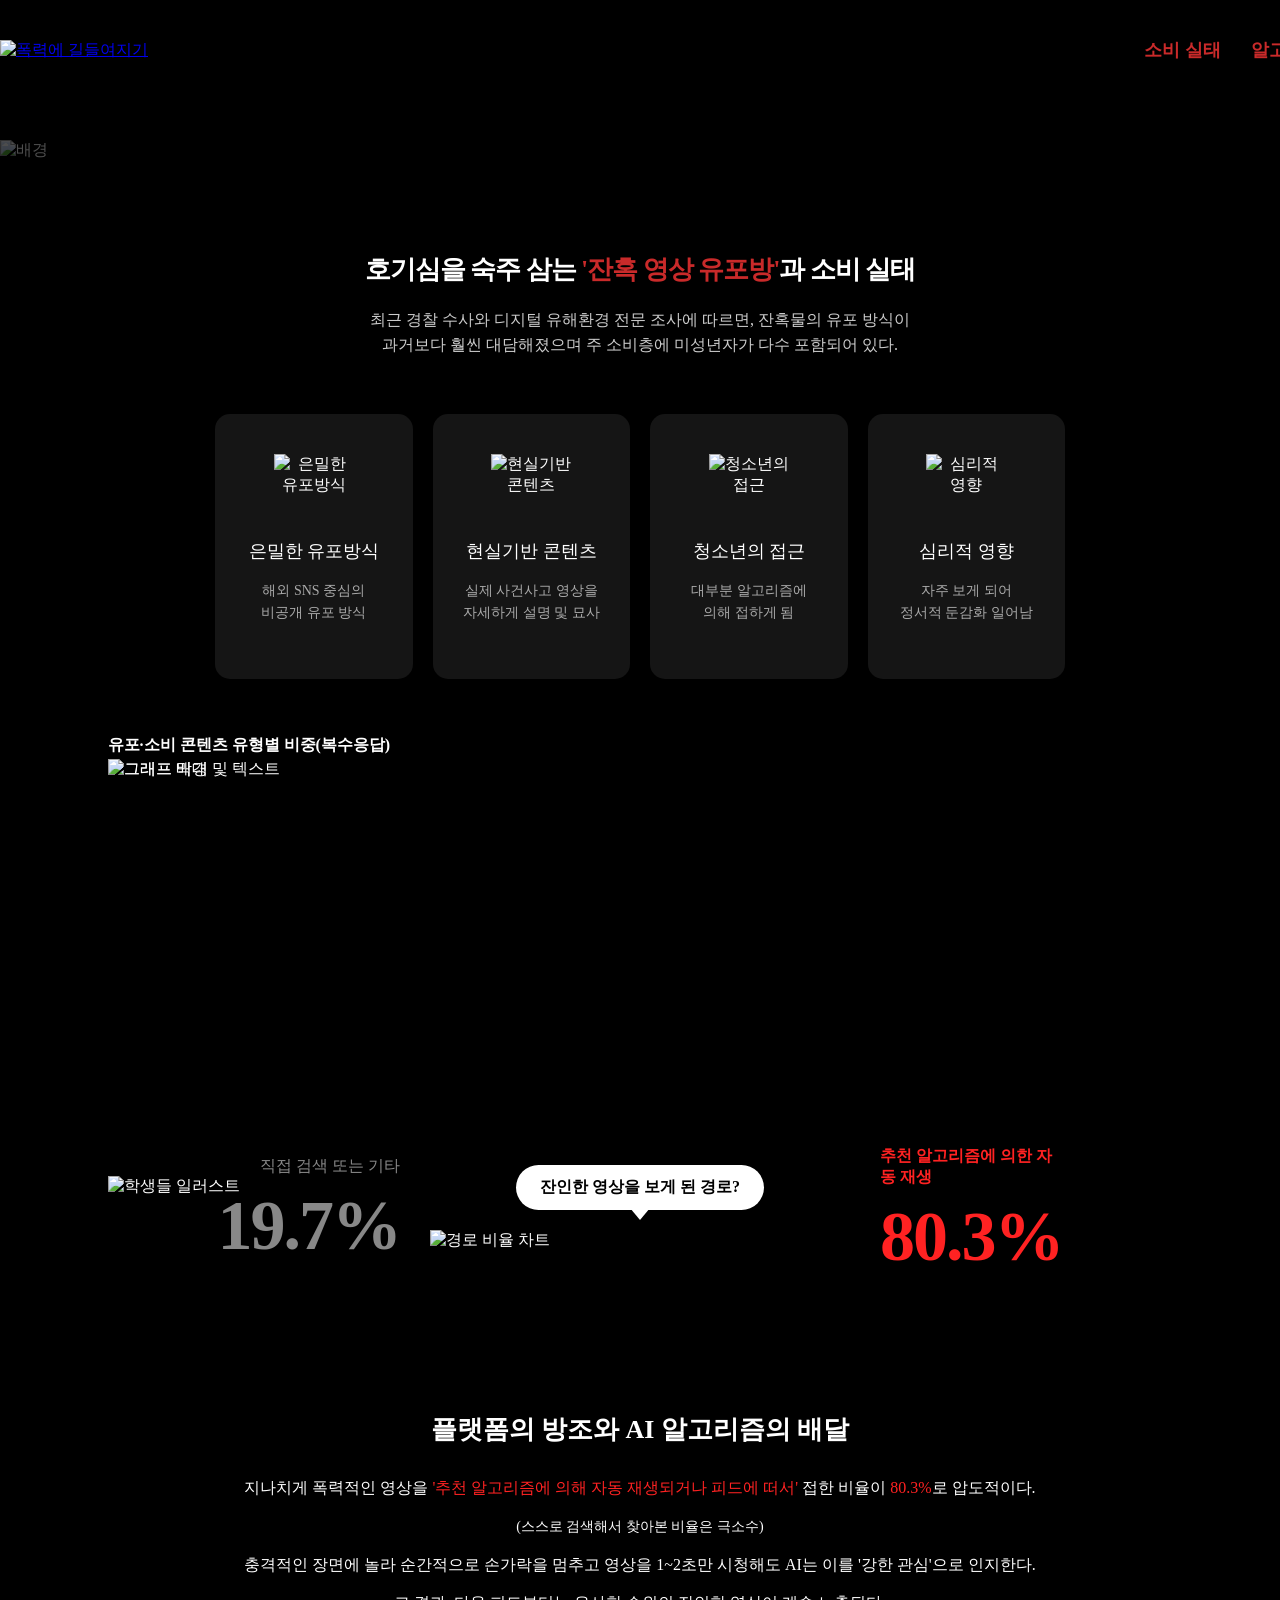
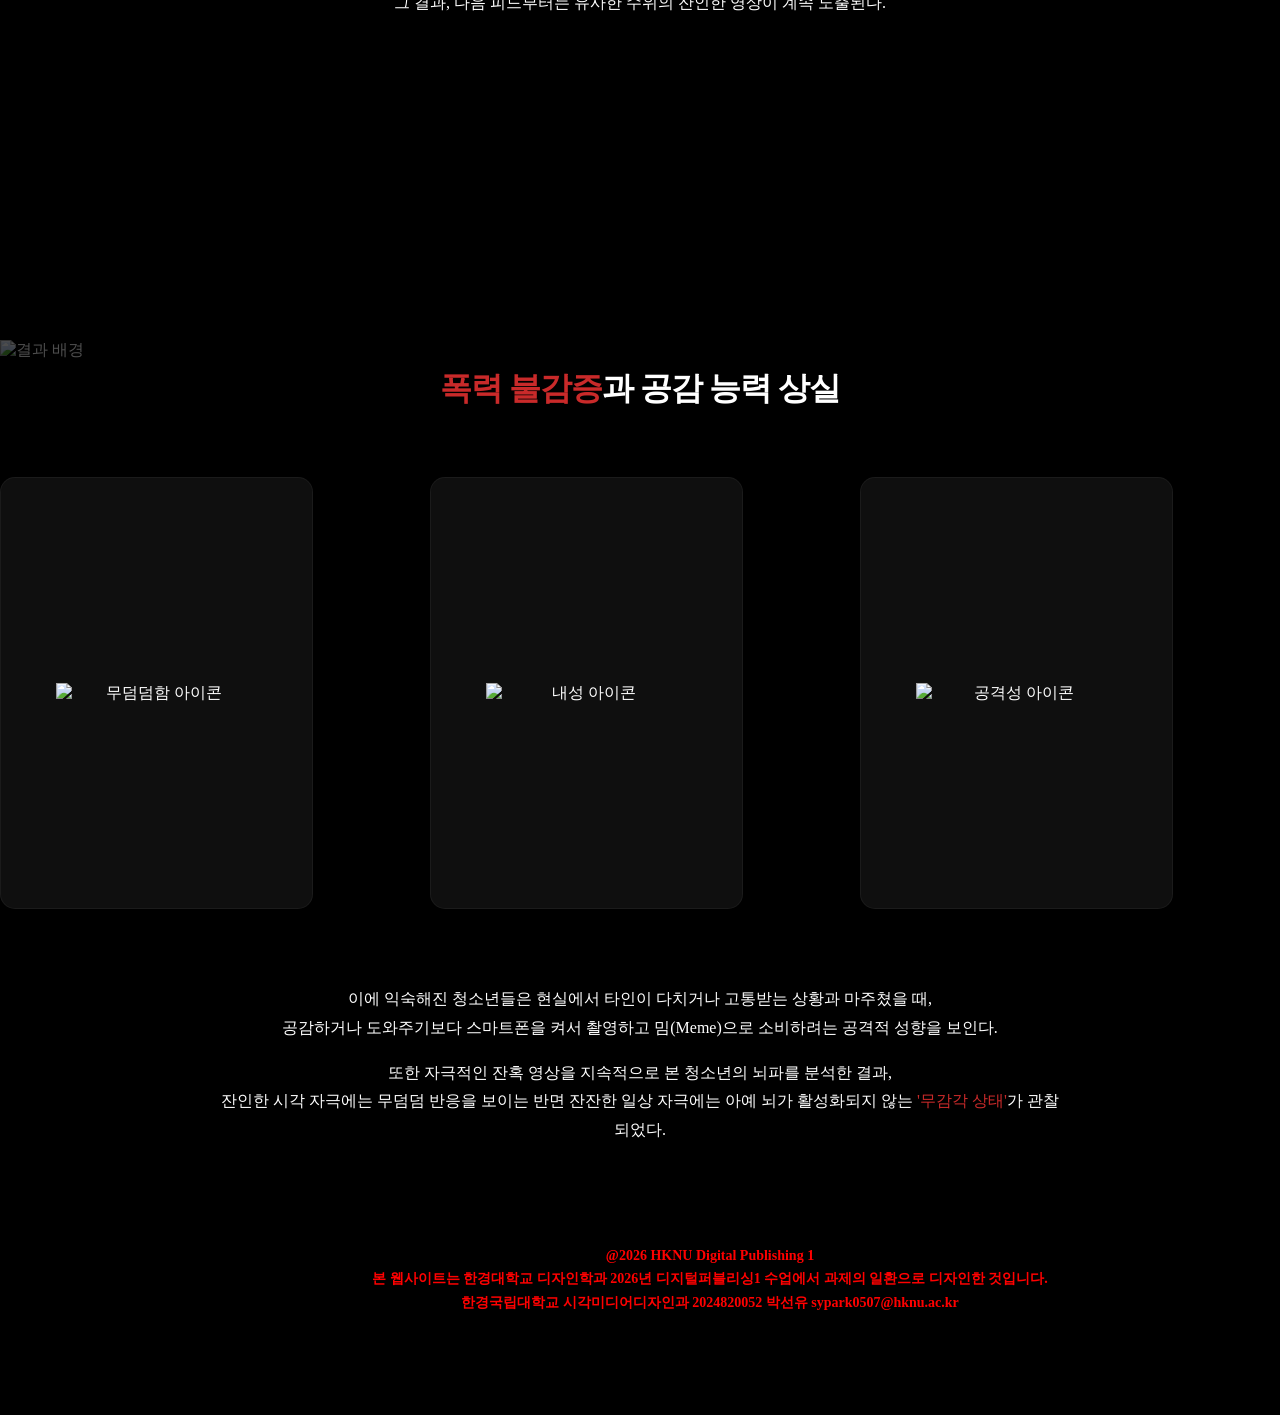
==== violence.html @ 701d1d29 "Add files via upload" ====
<!DOCTYPE html>
<html lang="en">

<head>
    <meta charset="UTF-8">
    <meta name="viewport" content="width=device-width, initial-scale=1.0, maximum-scale=1.0">
    <title>폭력 유해물</title>
    <meta name="description" content="청소년 미디어 폭력 노출 실태">
    <meta name="theme-color" content="#000000">
    <link rel="stylesheet" href="myStyle.css">
    <script src="myScript.js" defer></script>
    <link rel="shortcut icon" href="eyeFav.png" type="image/x-icon">
</head>

<body class="violence-page">
    <header>
        <div class="logo">
            <a href="main.html">
                <img src="img/logotype.png" alt="폭력에 길들여지기">
            </a>
        </div>
        <nav>
            <ul class="gnb">
                <li><a href="#consumption">소비 실태</a></li>
                <li><a href="#algorithm">알고리즘</a></li>
                <li><a href="#result">그 결과?</a></li>
            </ul>
        </nav>
    </header>
    <section id="consumption">
        <div class="consum-container">

            <img src="img/sub1-1.png" class="consum-bg-image" alt="배경">

            <div class="consum-content">

                <div class="intro-text">
                    <h2>호기심을 숙주 삼는 <span class="highlight">'잔혹 영상 유포방'</span>과 소비 실태</h2>
                    <p>최근 경찰 수사와 디지털 유해환경 전문 조사에 따르면, 잔혹물의 유포 방식이<br>과거보다 훨씬 대담해졌으며 주 소비층에 미성년자가 다수 포함되어 있다.</p>
                </div>

                <div class="info-cards">
                    <div class="card">
                        <img src="img/searchlock.png" alt="은밀한 유포방식" class="card-icon">
                        <h3>은밀한 유포방식</h3>
                        <p>해외 SNS 중심의<br>비공개 유포 방식</p>
                    </div>
                    <div class="card">
                        <img src="img/network.png" alt="현실기반 콘텐츠" class="card-icon">
                        <h3>현실기반 콘텐츠</h3>
                        <p>실제 사건사고 영상을<br>자세하게 설명 및 묘사</p>
                    </div>
                    <div class="card">
                        <img src="img/algorithm.png" alt="청소년의 접근" class="card-icon">
                        <h3>청소년의 접근</h3>
                        <p>대부분 알고리즘에<br>의해 접하게 됨</p>
                    </div>
                    <div class="card">
                        <img src="img/brain.png" alt="심리적 영향" class="card-icon">
                        <h3>심리적 영향</h3>
                        <p>자주 보게 되어<br>정서적 둔감화 일어남</p>
                    </div>
                </div>
                <div class="graph-area">
                    <h3>유포·소비 콘텐츠 유형별 비중(복수응답)</h3>

                    <div class="graph-wrapper">
                        <img src="img/stickBg.png" alt="그래프 배경 및 텍스트" class="graph-bg">
                        <img src="img/stickBar.png" alt="그래프 막대" class="graph-bars">
                    </div>
                </div>

            </div>
        </div>
    </section>

    <section id="algorithm">
        <div class="algo-container">
            <div class="algo-content">

                <div class="chart-area">
                    <div class="stat-left">
                        <p>직접 검색 또는 기타</p>
                        <h2>19.7%</h2>
                    </div>

                    <div class="chart-center">
                        <div class="speech-bubble">잔인한 영상을 보게 된 경로?</div>
                        <img src="img/goreGraph.png" alt="경로 비율 차트" class="donut-img">
                    </div>

                    <div class="stat-right">
                        <p class="blink">추천 알고리즘에 의한 자동 재생</p>
                        <h2 class="blink">80.3%</h2>
                    </div>
                </div>

                <div class="students-area">
                    <img src="img/studentVio.png" alt="학생들 일러스트" class="students-img">
                </div>

                <div class="algo-text">
                    <h3>플랫폼의 방조와 AI 알고리즘의 배달</h3>
                    <p>지나치게 폭력적인 영상을 <span class="highlight">'추천 알고리즘에 의해 자동 재생되거나 피드에 떠서'</span> 접한 비율이 <span
                            class="highlight">80.3%</span>로 압도적이다.</p>
                    <p><span class="sub-text">(스스로 검색해서 찾아본 비율은 극소수)</span></p>
                    <p>충격적인 장면에 놀라 순간적으로 손가락을 멈추고 영상을 1~2초만 시청해도 AI는 이를 '강한 관심'으로 인지한다.</p>
                    <p>그 결과, 다음 피드부터는 유사한 수위의 잔인한 영상이 계속 노출된다.</p>
                </div>

            </div>
        </div>
    </section>

    <section id="result">
        <div class="result-container">

            <img src="img/violence3bg.png" class="result-bg-image" alt="결과 배경">

            <div class="result-content">

                <div class="result-title">
                    <h2><span class="highlight">폭력 불감증</span>과 공감 능력 상실</h2>
                </div>


                <div class="result-cards">

                    <div class="result-card">
                        <img src="img/depressed.png" alt="무덤덤함 아이콘" class="card-icon-img">
                        <h3 class="card-title">현실의 무덤덤함 및 일상 집중력 저하</h3>
                        <h2 class="card-percent">38.2%</h2>
                        <p class="card-desc">폭력적 콘텐츠에 익숙해지면 현실의 감정에 무뎌지고 일상을 집중하기 어려워진다</p>
                    </div>

                    <div class="result-card">

                        <img src="img/metalBlock.png" alt="내성 아이콘" class="card-icon-img">
                        <h3 class="card-title">잔인한 장면에 대한 내성</h3>
                        <h2 class="card-percent">29.5%</h2>
                        <p class="card-desc">반복적인 폭력 노출은 잔인한 장면에 대한 거부감을 줄이고 내성을 키운다</p>
                    </div>

                    <div class="result-card">

                        <img src="img/aggressive.png" alt="공격성 아이콘" class="card-icon-img">
                        <h3 class="card-title">모방 심리 및 충동적 공격성 증가</h3>
                        <h2 class="card-percent">12.3%</h2>
                        <p class="card-desc">폭력 콘텐츠는 모방 심리를 자극하고 충동적 공격성 증가로 이어질 수 있다</p>
                    </div>

                </div>

                <div class="result-bottom-text">
                    <p>이에 익숙해진 청소년들은 현실에서 타인이 다치거나 고통받는 상황과 마주쳤을 때,<br>
                        공감하거나 도와주기보다 스마트폰을 켜서 촬영하고 밈(Meme)으로 소비하려는 공격적 성향을 보인다.</p>
                    <p>또한 자극적인 잔혹 영상을 지속적으로 본 청소년의 뇌파를 분석한 결과,<br>
                        잔인한 시각 자극에는 무덤덤 반응을 보이는 반면 잔잔한 일상 자극에는 아예 뇌가 활성화되지 않는 <span class="highlight">'무감각 상태'</span>가
                        관찰되었다.</p>
                </div>

            </div>
        </div>
    </section>

    <footer id="footer">
        <div class="footer-content">
            <p>@2026 HKNU Digital Publishing 1</p>
            <p>본 웹사이트는 한경대학교 디자인학과 2026년 디지털퍼블리싱1 수업에서 과제의 일환으로 디자인한 것입니다.</p>
            <p>한경국립대학교 시각미디어디자인과 2024820052 박선유 sypark0507@hknu.ac.kr</p>
        </div>
    </footer>

</body>

</html>
---- myStyle.css ----
@import url('https://fonts.googleapis.com/css2?family=Noto+Sans+KR:wght@300;500;700&display=swap');

html {
    scroll-behavior: smooth;
}

body {
    background-color: #000000;
    margin: 0;
    padding: 0;
}

#mainContainer {
    width: 1420px;
    height: 980px;
    margin: 0 auto;
    background-image: url('img/main2.png');
    background-size: cover;
    background-position: center;
    position: relative;

    display: grid;
    grid-template-columns: repeat(12, 1fr);
    gap: 10px;
    align-content: start;
}


header {
    position: sticky;
    top: 0;
    
    z-index: 9999;
    width: 1420px;
    height: 100px;
    margin: 0 auto;
    display: grid;
    grid-template-columns: repeat(12, 1fr);
    gap: 10px;
    align-items: center;
    background-color: #000;
}


header .logo {
    grid-column: 1 / 4;
}

header nav {
    grid-column: 10 / 13;
}

header .gnb {
    display: flex;
    justify-content: flex-end;
    gap: 30px;
    list-style: none;
    margin: 0;
    padding: 0;
}


header .gnb a {
    text-decoration: none;
    color: #c92a2a;
    font-weight: 800;
    font-size: 18px;
}




main {
    grid-column: 5 / 9;
    margin-top: 120px;
    justify-content: center;
    position: relative;
    z-index: 10;
    display: flex;
    pointer-events: none;
}

.warning-box {
    width: 100%;
    text-align: center;
    margin-top: 70px
}

.warning-box h2 {
    color: #ffffff;
    font-size: 16px;
    font-weight: 600;
}

.warning-box p {
    color: #ffffff;
    line-height: 1.6;
    font-size: 11px;
    font-weight: 600;
}


.button-group {
    position: absolute;
    top: 0;
    left: 0;
    width: 100%;
    height: 980px;
    display: grid;
    grid-template-columns: repeat(12, 1fr);
    z-index: 20;
    pointer-events: none
}

.btn {
    display: block;
    height: 100%;
    cursor: pointer;
}


.btn::before,
.btn::after {
    content: '';
    position: absolute;
    top: 0;
    left: 0;
    width: 100%;
    height: 100%;

    background-size: cover;
    background-position: center top;
    background-repeat: no-repeat;

    opacity: 0;
    transition: opacity 0.4s ease;
    
    pointer-events: none;
}
  


.btn::before {
    z-index: 4;
}

.btn::after {
    z-index: 5;
}


.button-group .btn:nth-child(1) {
    grid-column: 1 / 6;
    pointer-events: auto;
}


.button-group .btn:nth-child(1)::before {
    background-image: url('img/leftEye.png');
}

.button-group .btn:nth-child(1)::after {
    background-image: url('img/leftHand.png');
}



.button-group .btn:nth-child(2) {
    grid-column: 8 / 13;
    pointer-events: auto;
}


.button-group .btn:nth-child(2)::before {
    background-image: url('img/rightEye.png');
}

.button-group .btn:nth-child(2)::after {
    background-image: url('img/rightHand.png');
}


.button-group .btn:nth-child(1):hover::before,
.button-group .btn:nth-child(1):hover::after,
header:has(.gnb li:nth-child(1):hover)+#mainContainer .btn:nth-child(1)::before,
header:has(.gnb li:nth-child(1):hover)+#mainContainer .btn:nth-child(1)::after {
    opacity: 1;
}


.button-group .btn:nth-child(2):hover::before,
.button-group .btn:nth-child(2):hover::after,
header:has(.gnb li:nth-child(2):hover)+#mainContainer .btn:nth-child(2)::before,
header:has(.gnb li:nth-child(2):hover)+#mainContainer .btn:nth-child(2)::after {
    opacity: 1;
}


#footer {
    width: 1420px;
    padding: 50px 0;
    margin: 50px auto;
    text-align: center;
    
}

#footer p {
    padding: 3px 0;
    
    margin: 0;
    color: #ff0000;
    
    font-size: 14px;
    font-weight: 600;
}

@keyframes blink-effect {
    50% {
        opacity: 0;
    }
}

.blink {
    animation: blink-effect 1s step-end infinite;
}

section {
    scroll-margin-top: 60px;
    min-height: 80vh;
    display: flex;
    justify-content: center;
    align-items: center;
}

#consumption .back img {
    opacity: 0.1;
}


#consumption {
    width: 100%;
    background-color: #000;
    color: #fff;
    padding-bottom: 100px;
}


.consum-container {
    position: relative;
    width: 1420px;
    margin: 0 auto;
}


.consum-bg-image {
    position: absolute;
    top: 0;
    left: 0;
    width: 100%;
    height: 100%;
    object-fit: cover;
    z-index: 1;
    opacity: 0.3;
}


.consum-content {
    position: relative;
    z-index: 10;
    width: 100%;
    padding-top: 90px;
    display: grid;
    grid-template-columns: repeat(12, 1fr);
    gap: 10px;
    row-gap: 40px;
}


.consum-content .intro-text {
    grid-column: 4 / 10;
    grid-row: 1;
}

.consum-content .info-cards {
    grid-column: 3 / 11;
    grid-row: 2;
    display: flex;
    justify-content: space-between;
    gap: 20px;
}

.consum-content .graph-area {
    grid-column: 2 / 12;
    grid-row: 3;


}


.consum-content .graph-wrapper {
    position: relative;
    width: 100%;
}


.consum-content .graph-bg {
    width: 100%;
    display: block;
}


.consum-content .graph-bars {
    position: absolute;
    bottom: 0;
    left: 0;
    width: 100%;

    
    clip-path: inset(0 100% 0 0);
    
    animation: wipeRight 2s ease-out forwards;
}

/* 막대가 자라나는 애니메이션 키프레임 */
@keyframes wipeRight {
    0% {
        clip-path: inset(0 100% 0 0);
        
    }

    100% {
        clip-path: inset(0 0 0 0);
        
    }
}


.consum-content .intro-text h2 {
    font-size: 26px;
    font-weight: 700;
    margin-bottom: 20px;
    letter-spacing: -1px;
    text-align: center;
}

.consum-content .intro-text .highlight {
    color: #c92a2a;
}

.consum-content .intro-text p {
    font-size: 16px;
    line-height: 1.6;
    color: #cccccc;
    font-weight: 300;
    text-align: center;
}

.consum-content .card {
    background-color: rgba(25, 25, 25, 0.85);
    border-radius: 15px;
    padding: 40px 20px;
    flex: 1;
    display: flex;
    flex-direction: column;
    align-items: center;
    text-align: center;
}

.consum-content .card-icon {
    width: 80px;
    margin-bottom: 25px;
}

.consum-content .card h3 {
    font-size: 18px;
    margin-bottom: 3px;
    font-weight: 500;
}

.consum-content .card p {
    font-size: 14px;
    line-height: 1.6;
    color: #aaaaaa;
    font-weight: 300;
}

.consum-content .graph-area h3 {
    font-size: 16px;
    margin-bottom: 3px;
    font-weight: 700;
    text-align: left;
}

.consum-content .graph-img {
    width: 100%;
    display: block;
}

.algo-container {
    width: 1420px;
    margin: 0 auto;
    position: relative;
}

#algorithm {

    background-color: #000;
    color: #fff;
    padding: 150px 0;

}


.algo-content {
    display: grid;
    grid-template-columns: repeat(12, 1fr);
    gap: 10px;
    row-gap: 60px;
    width: 100%;
    display: grid;
    grid-template-columns: repeat(12, 1fr);
    gap: 10px;
    row-gap: 40px;
}


.chart-area {
    grid-column: 1 / 13;
    display: grid;
   
    grid-template-columns: repeat(12, 1fr);
    gap: 10px;
    align-items: center;
}

.stat-left {
    grid-column: 3 / 5;
    text-align: right;
    padding-right: 20px;
}


.chart-center {
    grid-column: 5 / 9;
    display: flex;
    flex-direction: column;
    align-items: center;
    position: relative;
}

.stat-right {
    grid-column: 9 / 11;
    text-align: left;
    padding-left: 20px;
    margin: 0;

}

.stat-left p {
    color: #888888;
    font-size: 16px;
    font-weight: 500;
    margin-bottom: 0px;
}

.stat-left h2 {
    color: #888888;
    font-size: 70px;
    font-weight: 700;
    letter-spacing: -2px;
    margin-top: 0;
    margin-bottom: 0;
    line-height: 1.4;
}

.stat-right p {
    color: #ff2222;
    font-size: 16px;
    font-weight: 700;
    margin-bottom: 0px;
}

.stat-right h2 {
    color: #ff2222;
    font-size: 70px;
    font-weight: 700;
    letter-spacing: -2px;
    margin-top: 0;
    margin-bottom: 0;
    line-height: 1.4;
}


.donut-img {
    width: 100%;
    display: block;
}



.speech-bubble {
    background-color: #ffffff;
    color: #000000;
    padding: 12px 24px;
    border-radius: 30px;
    font-weight: 700;
    font-size: 16px;
    position: relative;
    margin-bottom: 20px;

}


.speech-bubble::after {
    content: '';
    position: absolute;
    bottom: -10px;
    left: 50%;
    transform: translateX(-50%);
    border-width: 12px 10px 0;
    border-style: solid;
    border-color: #ffffff transparent transparent transparent;
}


.students-area {
    grid-column: 2 / 12;

    display: flex;
    justify-content: center;


    position: relative;
    z-index: 10;
    margin-top: -150px;

}

.students-img {
    width: 100%;
    display: block;
}


.algo-text {
    grid-column: 3 / 11;
    text-align: center;
    margin-top: 20px;
    margin-bottom: 100px;
}

.algo-text h3 {
    font-size: 26px;
    font-weight: 700;
    margin-bottom: 30px;
    color: #ffffff;
}

.algo-text p {
    font-size: 16px;
    line-height: 1.4;
    color: #ffffff;
    font-weight: 300;
}

.algo-text .highlight {
    color: #ff2222;

}

.algo-text .sub-text {
    font-size: 14px;
    color: #ffffff;
}


#result {
    width: 100%;
    background-color: #000;
    color: #fff;
    padding: 0 0;

}


.result-container {
    position: relative;
    width: 1420px;
    margin: 0 auto;
}

.result-bg-image {
    position: absolute;
    top: 0;
    left: 0;
    width: 100%;
    height: 100%;
    object-fit: cover;
    z-index: 1;
    opacity: 0.3;
}


.result-content {
    position: relative;
    z-index: 10;
    width: 100%;
    display: grid;
    grid-template-columns: repeat(12, 1fr);
    gap: 10px;
    row-gap: 40px;
}



.result-title {
    grid-column: 5/ 9;
    text-align: center;
}

.result-title h2 {
    font-size: 32px;
    font-weight: 700;
    letter-spacing: -1px;
}

.result-title .highlight {
    color: #c92a2a;
}


.result-cards {
    grid-column: 1 / 13;
    display: grid;
    grid-template-columns: repeat(12, 1fr);
    gap: 10px;

}


.result-cards>div:nth-child(1) {
    grid-column: 1 / 4;
}

.result-cards>div:nth-child(2) {
    grid-column: 5 / 8;
}

.result-cards>div:nth-child(3) {
    grid-column: 9 / 12;
}


.result-card {
    background: rgb(15, 15, 15);
    border: 1px solid rgba(255, 255, 255, 0.05);
    border-radius: 15px;
    padding: 40px 30px;
    display: flex;
    flex-direction: column;
    align-items: center;
    justify-content: center;
    text-align: center;
    height: 350px;
    transition: box-shadow 0.4s ease, border 0.4s ease;
    cursor: pointer;
}

.result-card.active {
    box-shadow: 0 15px 30px rgba(238, 18, 18, 0.15);
    border: 1px solid rgba(238, 18, 18, 0.4);
}


.result-card .card-icon-img {
    width: 200px;
    object-fit: contain;
    margin-bottom: 0;
    transition: all 0.4s cubic-bezier(0.25, 1, 0.5, 1);
}


.result-card.active .card-icon-img {
    width: 150px;
    margin-bottom: 15px;
}


.result-card .card-title,
.result-card .card-desc,
.result-card .card-percent {
    opacity: 0;
    max-height: 0;
    overflow: hidden;
    margin: 0;
    transform: translateY(20px);
    transition: all 0.4s cubic-bezier(0.25, 1, 0.5, 1);
    word-break: keep-all;
}


.result-card .card-title {
    font-size: 19px;
    font-weight: 700;
    line-height: 1.4;
    color: #ffffff;
}

.result-card .card-percent {
    color: #ee1212;
    font-size: 30pt;
    font-weight: 700;
}

.result-card .card-desc {
    font-size: 15px;
    line-height: 1.6;
    color: #aaaaaa;
    font-weight: 300;
}


.result-card.active .card-title,
.result-card.active .card-desc,
.result-card.active .card-percent {
    opacity: 1;
    max-height: 200px;
    transform: translateY(0);
}

.result-card.active .card-title {
    margin-bottom: 5px;
}

.result-card.active .card-percent {
    margin-bottom: 10px;
}


.result-bottom-text {
    grid-column: 3 / 11;
    text-align: center;
    margin-top: 20px;
}

.result-bottom-text p {
    font-size: 16px;
    line-height: 1.8;
    color: #ffffff;
    font-weight: 300;
    margin-bottom: 0px;
}

.result-bottom-text p:last-child {
    margin-bottom: 0;
}

.result-bottom-text .highlight {
    color: #c92a2a;
    font-weight: 500;
}


#consumption2 {
    width: 100%;
    background-color: #000;
    color: #fff;
    padding-bottom: 100px;

}

.slang-text {
    grid-column: 3 / 11;
    display: grid;
    gap: 10px;
    margin-top: 20px;
    text-align: center;
}


.slang-text h3 {
    grid-column: 4 / 10;
    font-size: 25px;
    font-weight: 700;
    margin-bottom: 10px;
    color: #ffffff;

}


.slang-text p {
    grid-column: 3 / 11;
    font-size: 16px;
    line-height: 1.6;
    color: #ffffff;
    font-weight: 300;
    margin-bottom: 30px;


}





.slang-text .highlight {
    color: #ff0000;
}

.slang-text .sub-text {
    font-size: 14px;
    color: #ffffff;
}

#slangTrap {
    width: 100%;
    background-color: #000;
    color: #fff;
    padding: 80px 0;
}


.trap-container {
    position: relative;
    width: 1420px;
    margin: 0 auto;
}

.trap-bg-image {
    position: absolute;
    top: 0;
    left: 0;
    width: 100%;
    height: 100%;
    object-fit: cover;
    z-index: 1;
    opacity: 0.3;
}

.trap-bottom-text {
    grid-column: 3 / 11;
    text-align: center;
    margin-top: 20px;
}

.trap-bottom-text p {
    font-size: 16px;
    line-height: 1.8;
    color: #ffffff;
    font-weight: 300;
    margin-bottom: 0px;
}

.trap-bottom-text p:last-child {
    margin-bottom: 0;
}

.trap-bottom-text .highlight {
    color: #c92a2a;
    font-weight: 500;
}


.trap-content {
    position: relative;
    z-index: 10;
    width: 100%;
    display: grid;
    grid-template-columns: repeat(12, 1fr);
    gap: 10px;
    row-gap: 60px;
}


.trap-title {
    grid-column: 4 / 10;
    text-align: center;
}

.trap-title h2 {
    font-size: 32px;
    font-weight: 700;
    letter-spacing: -1px;
}

.trap-title .highlight {
    color: #ff2222;
}


.trap-cards {
    grid-column: 1 / 13;
    display: grid;
    grid-template-columns: repeat(12, 1fr);
    gap: 10px;
}

.trap-cards>div:nth-child(1) {
    grid-column: 1 / 5;
}

.trap-cards>div:nth-child(2) {
    grid-column: 5 / 9;
}

.trap-cards>div:nth-child(3) {
    grid-column: 9 / 13;
}

.trap-card {
    background: linear-gradient(135deg, rgba(20, 20, 20, 0.9), rgba(10, 10, 10, 0.9));
    border: 1px solid rgba(255, 255, 255, 0.05);
    border-radius: 15px;
    padding: 40px 30px;
    display: flex;
    flex-direction: column;
    align-items: center;
    justify-content: center;
    text-align: center;
    height: 380px;
    transition: box-shadow 0.4s ease, border 0.4s ease;
}




.card-icon-img {
    width: 200px;
    object-fit: contain;
    margin-bottom: 0;
    transition: all 0.4s cubic-bezier(0.25, 1, 0.5, 1);
}


.card-title,
.card-desc {
    opacity: 0;
    max-height: 0;
    overflow: hidden;
    margin: 0;
    transform: translateY(20px);
    transition: all 0.4s cubic-bezier(0.25, 1, 0.5, 1);
    word-break: keep-all;
}

.card-title {
    font-size: 20px;
    font-weight: 700;
    line-height: 1.4;
    color: #ffffff;
}

.card-desc {
    font-size: 15px;
    line-height: 1.6;
    color: #ffffff;
    font-weight: 300;
}

.trap-card {
    cursor: pointer;
}


.trap-card.active {
    box-shadow: 0 15px 30px rgba(255, 34, 34, 0.15);
    border: 1px solid rgba(255, 34, 34, 0.4);
}


.trap-card.active .card-icon-img {
    width: 90px;
    margin-bottom: 20px;
}


.trap-card.active .card-title,
.trap-card.active .card-desc {
    opacity: 1;
    max-height: 200px;
    transform: translateY(0);
}

.trap-card.active .card-title {
    margin-bottom: 15px;
}

.dis-container {
    position: relative;
    width: 1420px;
    margin: 0 auto;
}


#distortion {
    width: 100%;
    background-color: #000;
    color: #fff;
    padding: 0 0;
}


.distortion-content {
    display: grid;
    grid-template-columns: repeat(12, 1fr);
    gap: 10px;
}

.distortion-header {
    grid-column: 1 / 13;
    text-align: center;
    margin-bottom: 60px;
}

.distortion-header h2 {
    font-size: 32px;
    font-weight: 700;
    margin-bottom: 30px;
    word-break: keep-all;
}


.distortion-header .highlight {
    color: #ff0000;
}



.distortion-flow {
    grid-column: 1 / 13;
    display: flex;
    justify-content: space-between;
    align-items: flex-start;
    width: 100%;
}


.flow-step {
    display: flex;
    flex-direction: column;
    align-items: center;
    text-align: center;
    width: 200px;
}


.step-icon {
    width: 140px;
    height: 140px;
    object-fit: contain;
    margin-bottom: 25px;
}

.flow-step h3 {
    font-size: 18px;
    font-weight: 700;
    color: #ffffff;
    margin: 0 0 10px 0;
    word-break: keep-all;
}

.flow-step p {
    font-size: 14px;
    line-height: 1.6;
    color: #ffffff;
    font-weight: 300;
    margin: 0;
    word-break: keep-all;
}


.flow-arrow {
    width: 50px;
    margin-top: 55px;
    flex-shrink: 0;
}


@keyframes reels-scroll {

    0% {
        opacity: 0.3;
    }

    15% {
        opacity: 0.35;
    }


    18% {
        opacity: 0.45;
    }

    25% {
        opacity: 0.3;
    }

    35% {
        opacity: 0.35;
    }


    38% {
        opacity: 0.5;
    }

    45% {
        opacity: 0.45;
    }

    55% {
        opacity: 0.5;
    }


    58% {
        opacity: 0.35;
    }

    62% {
        opacity: 0.45;
    }

    65% {
        opacity: 0.25;
    }


    70% {
        opacity: 0.3;
    }

    85% {
        opacity: 0.35;
    }


    95% {
        opacity: 0.4;
    }

    100% {
        opacity: 0.3;
    }
}

.dis-bottom-text {
    grid-column: 2 / 12;
    text-align: center;
    margin-top: 80px;
}

.dis-bottom-text p {
    font-size: 16px;
    line-height: 1.8;
    color: #ffffff;
    font-weight: 300;
    margin-bottom: 0px;
}

.dis-bottom-text p:last-child {
    margin-bottom: 0;
}

.dis-bottom-text .highlight {
    color: #c92a2a;
    font-weight: 500;
}


#mainContainer::before {
    content: '';
    position: absolute;
    top: 0;
    left: 0;
    width: 100%;
    height: 100%;

    background-image: url('img/phoneLight2.png');
    background-size: cover;
    background-position: center;

    pointer-events: none;
    z-index: 99999;


    animation: reels-scroll 4s infinite;


    mix-blend-mode: screen;
}
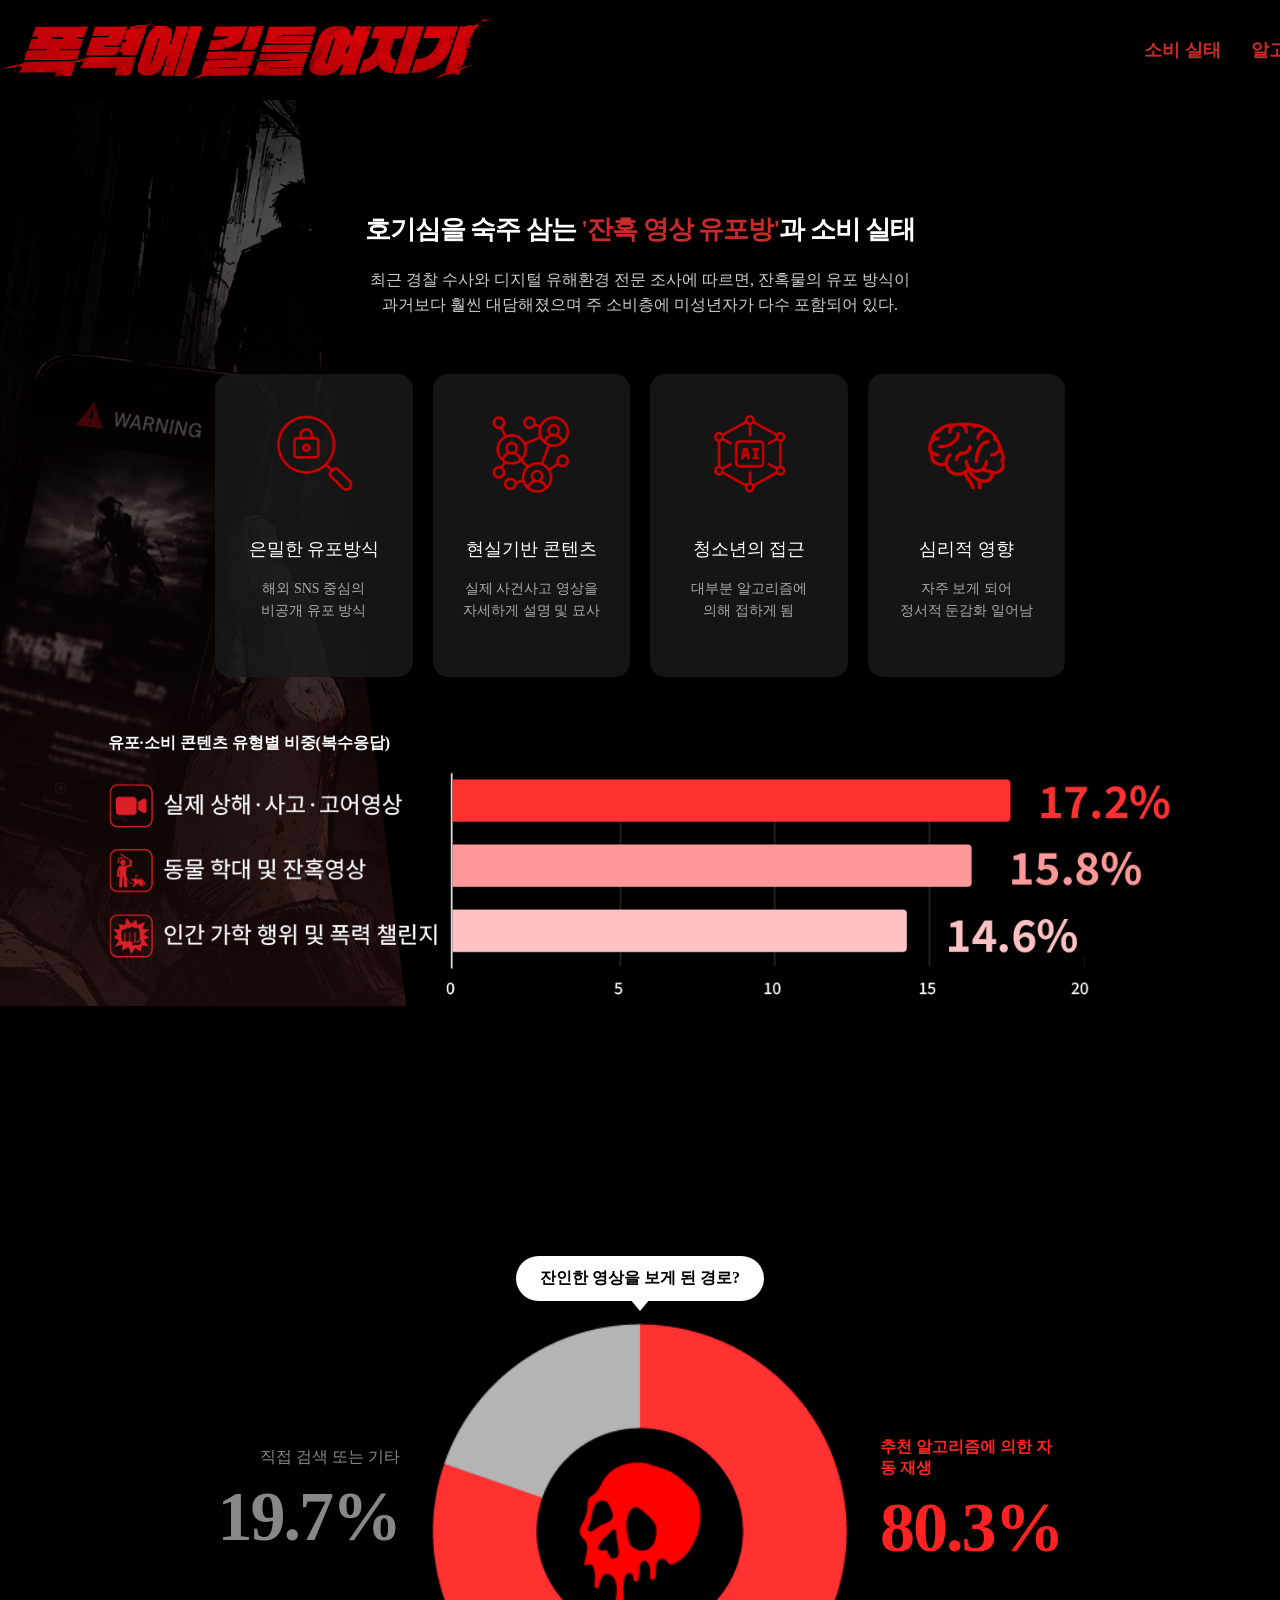
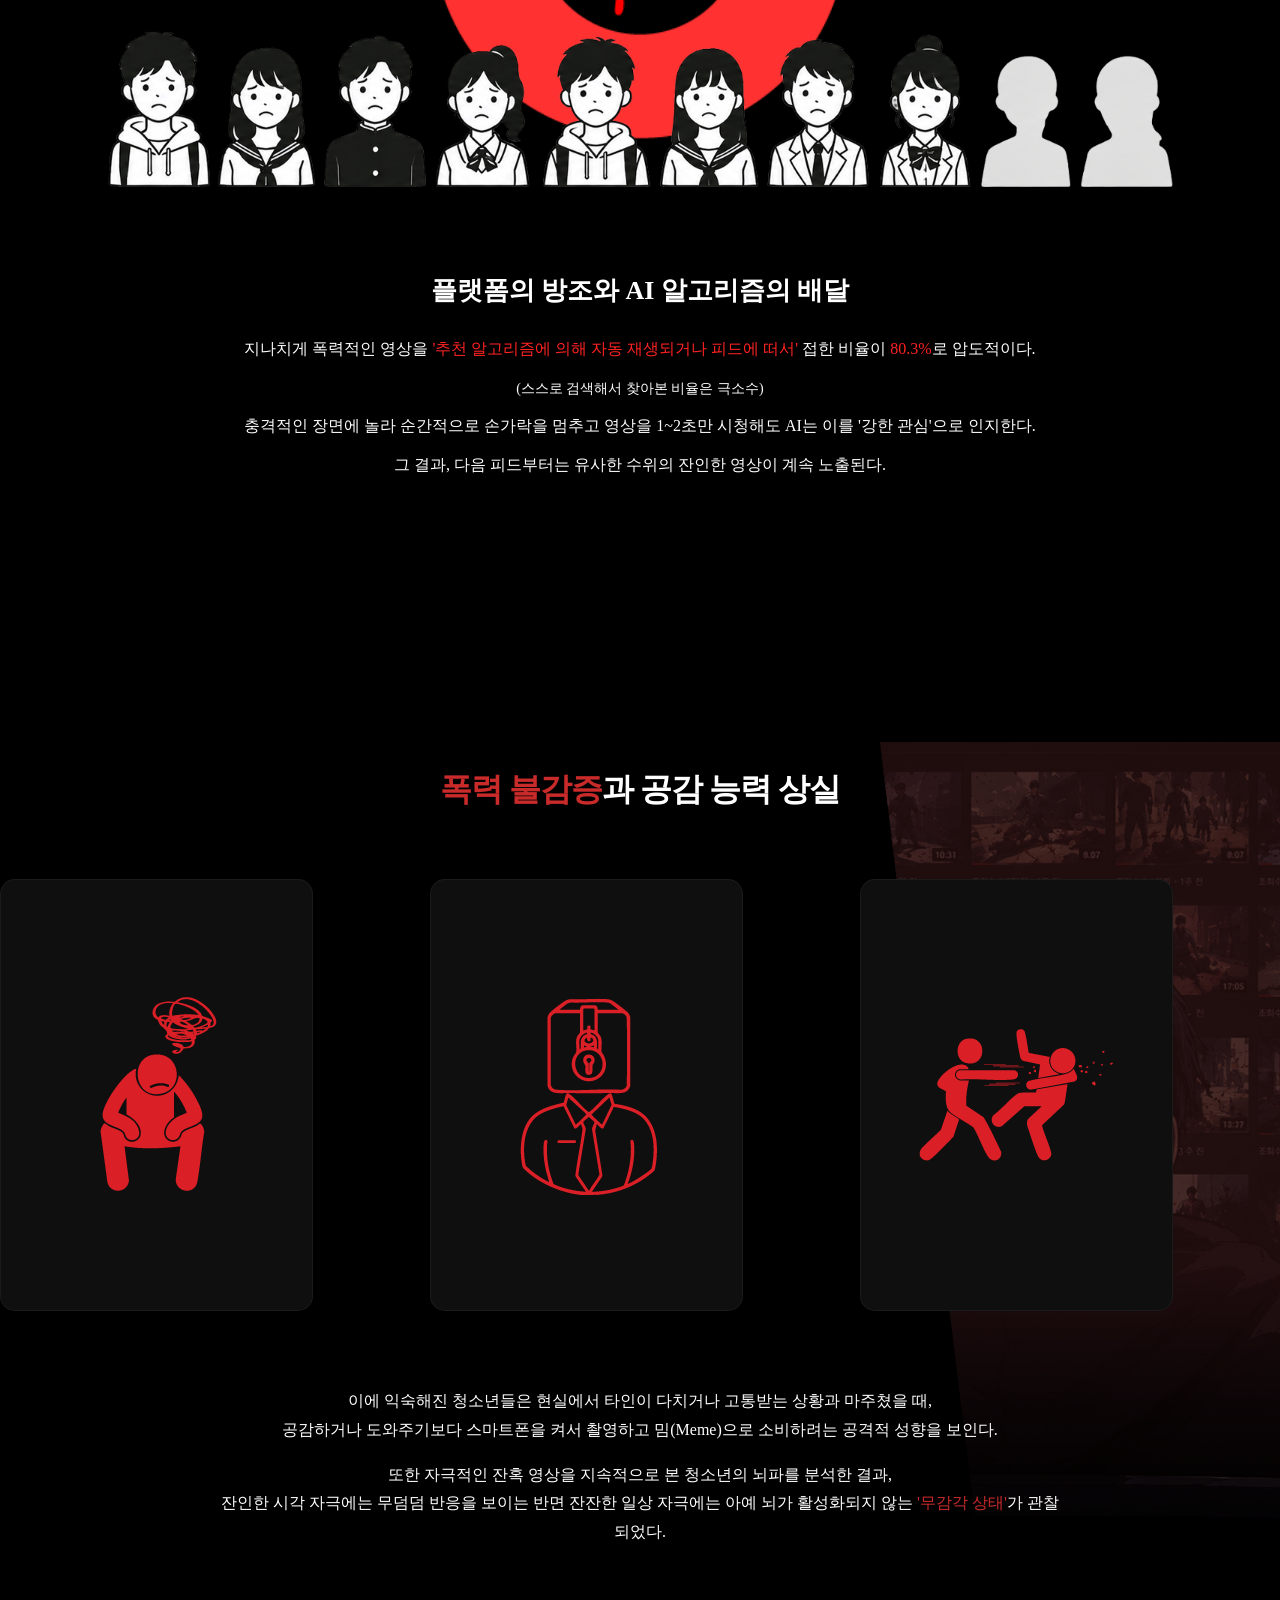
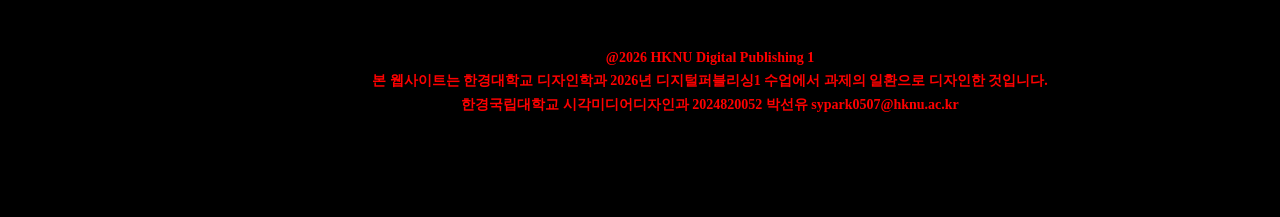
==== commit 644738ff: "Add files via upload" ====
--- a/violence.html
+++ b/violence.html
@@ -15,7 +15,7 @@
 <body class="violence-page">
     <header>
         <div class="logo">
-            <a href="main.html">
+            <a href="index.html">
                 <img src="img/logotype.png" alt="폭력에 길들여지기">
             </a>
         </div>
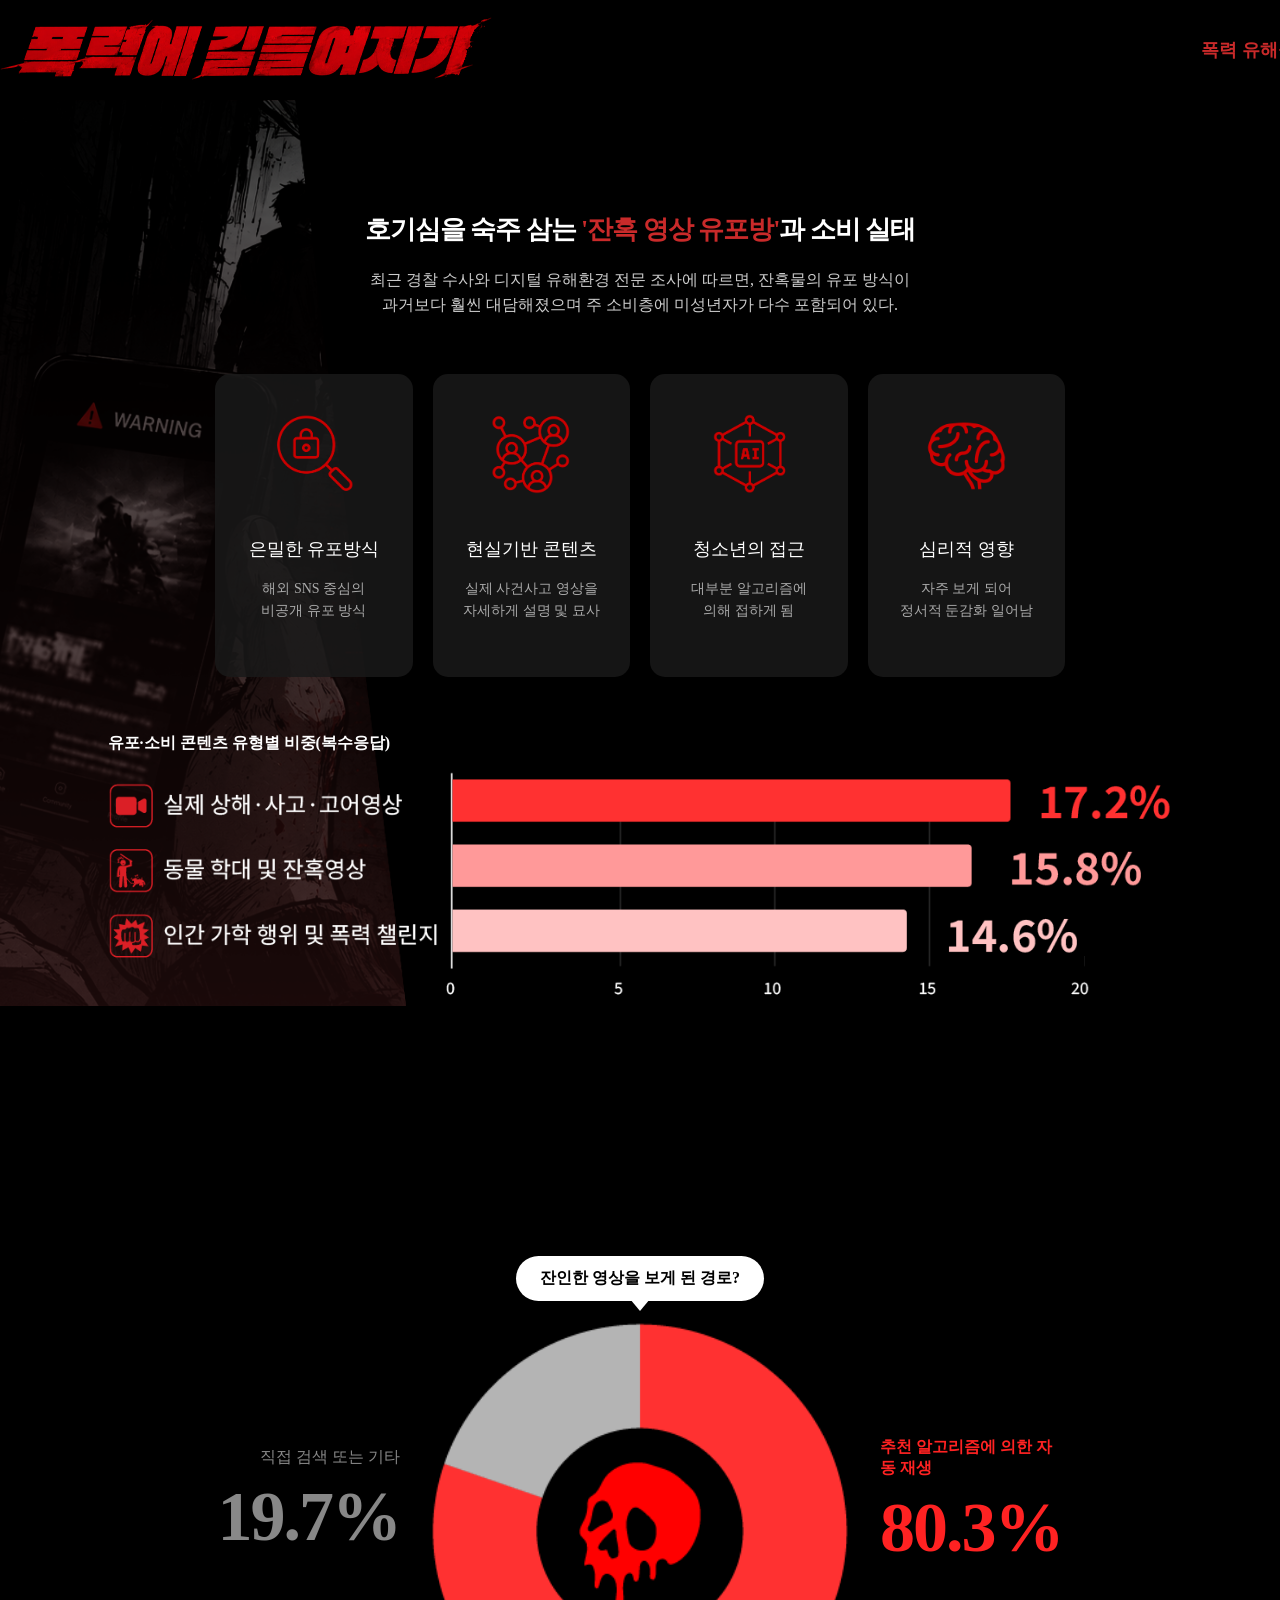
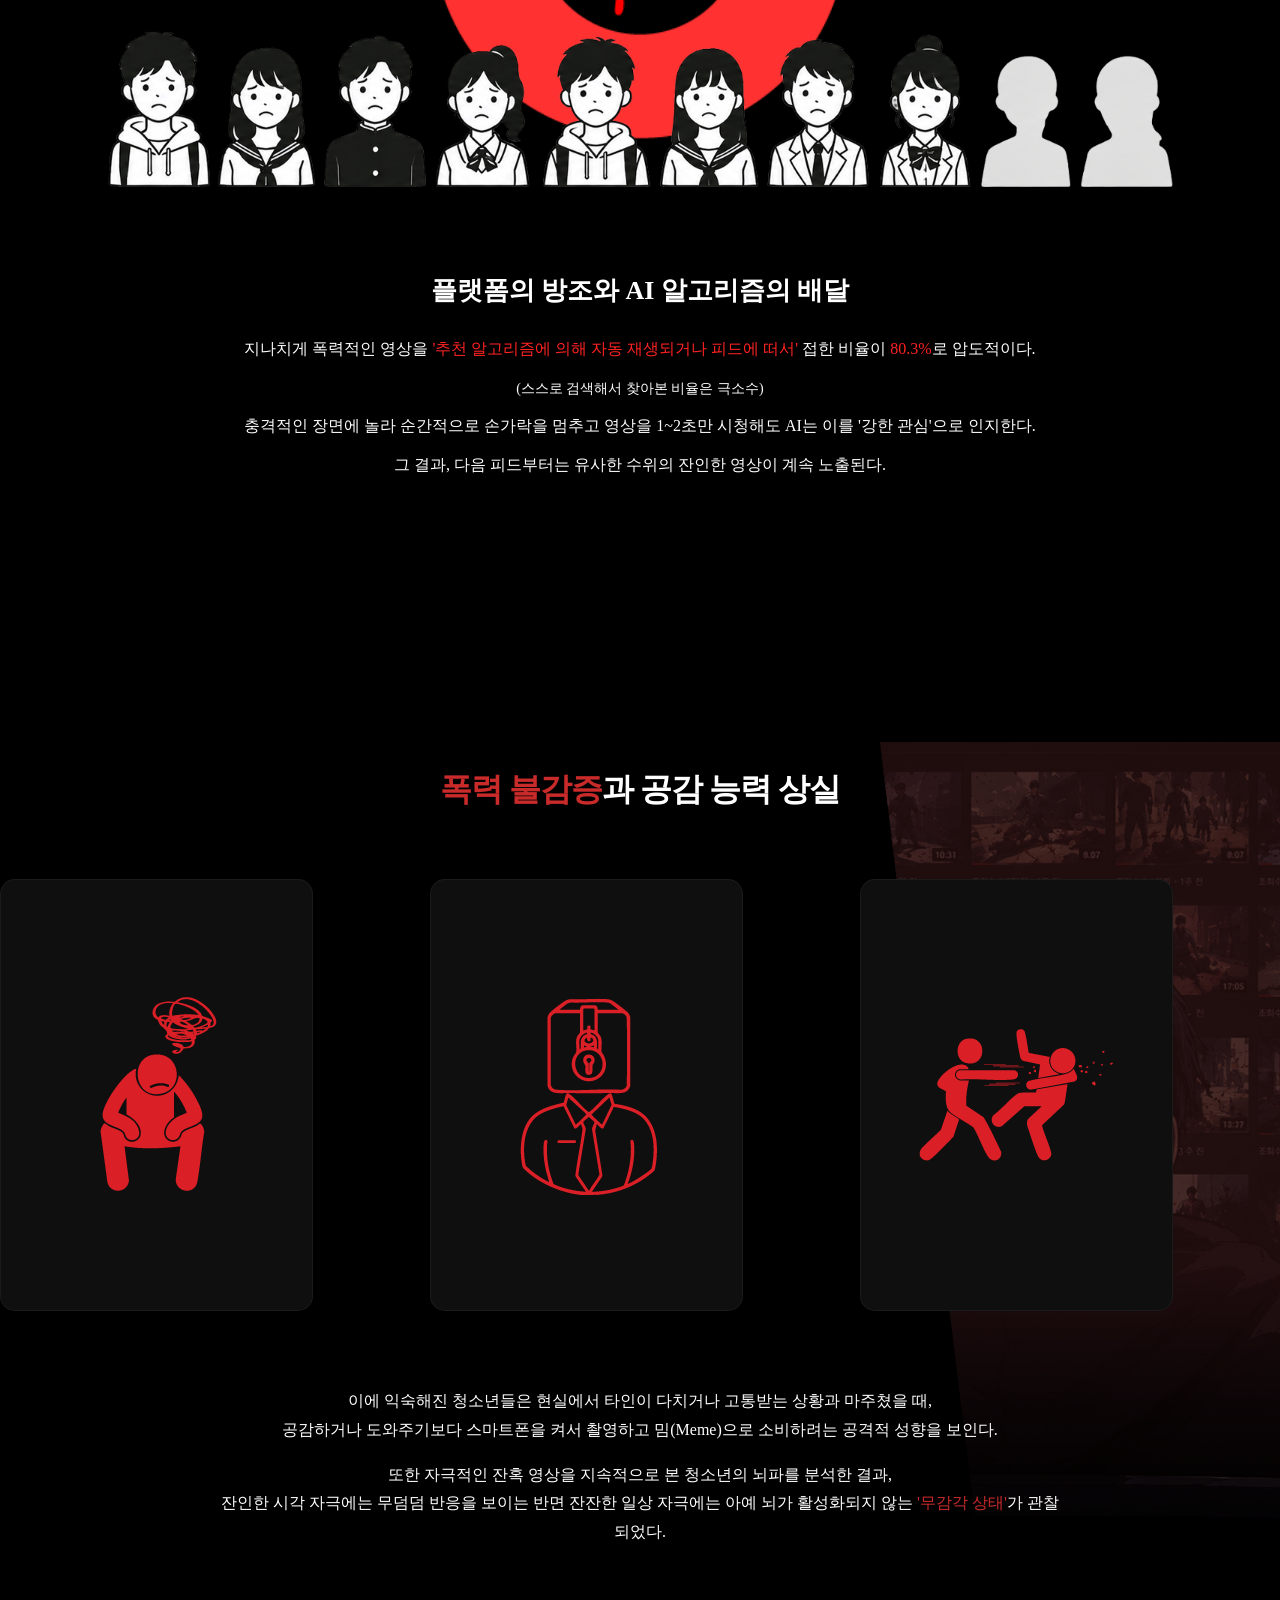
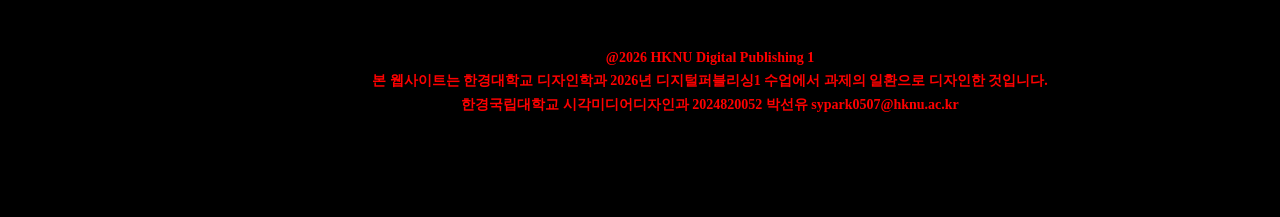
==== commit f2c4651b: "Add files via upload" ====
--- a/violence.html
+++ b/violence.html
@@ -21,10 +21,10 @@
         </div>
         <nav>
             <ul class="gnb">
-                <li><a href="#consumption">소비 실태</a></li>
-                <li><a href="#algorithm">알고리즘</a></li>
-                <li><a href="#result">그 결과?</a></li>
+                <li><a href="violence.html">폭력 유해물</a></li>
+                <li><a href="sexual.html">선정 유해물</a></li>
             </ul>
+
         </nav>
     </header>
     <section id="consumption">
